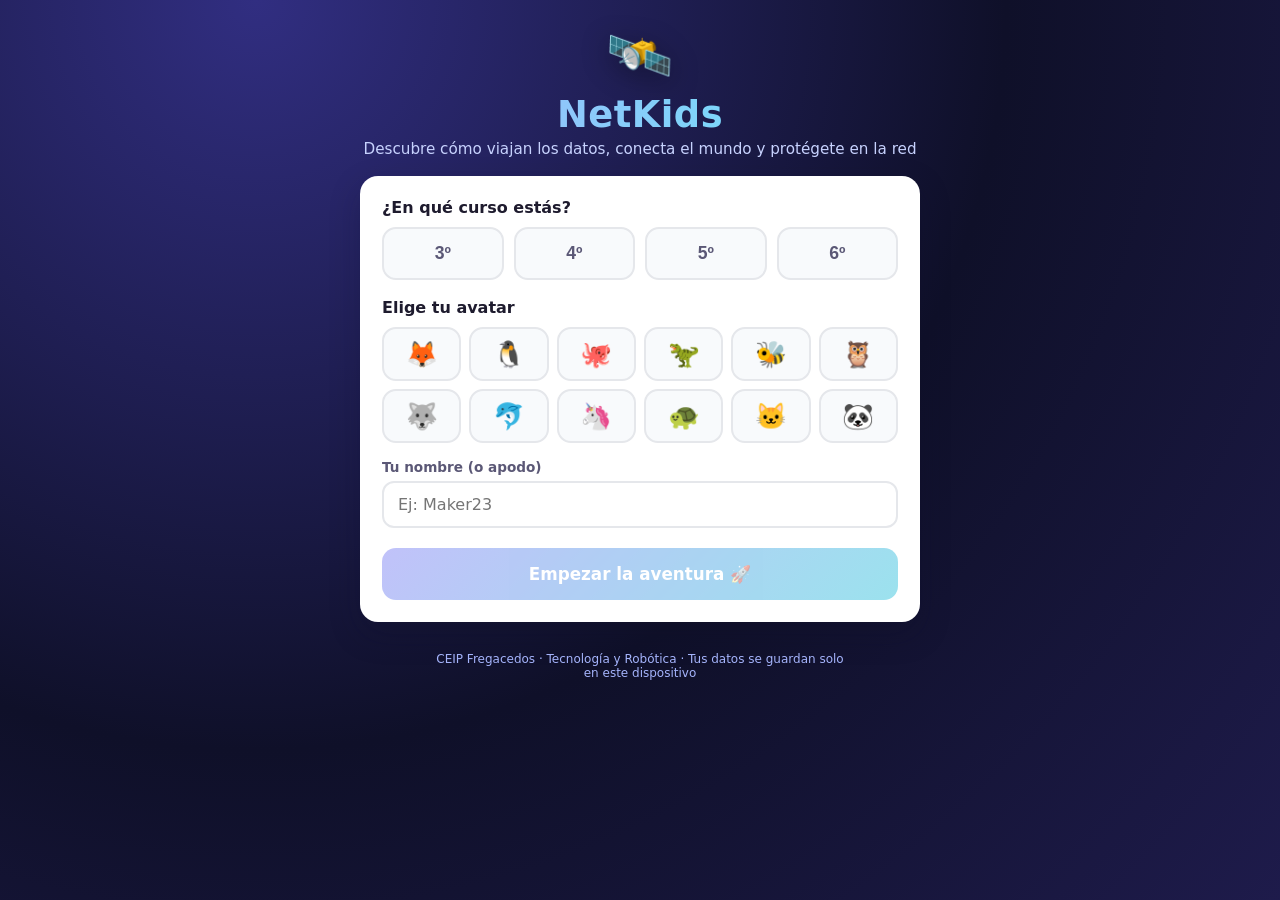
==== NetKids/index.html @ de3e2aca "Add files via upload" ====
<!DOCTYPE html>
<html lang="es">
<head>
<meta charset="UTF-8">
<meta name="viewport" content="width=device-width, initial-scale=1, viewport-fit=cover">
<title>NetKids — Alfabetización en Redes e IoT</title>
<meta name="theme-color" content="#3730a3">
<meta name="description" content="App educativa de alfabetización en redes e IoT para 3º-6º de Primaria. CEIP Fregacedos.">
<link rel="manifest" href="manifest.json">
<link rel="icon" href="icons/icon-192.png">
<link rel="apple-touch-icon" href="icons/icon-192.png">
<link rel="stylesheet" href="styles.css">
</head>
<body>

<div id="app">

  <!-- PANTALLA 0: INICIO -->
  <section id="screen-home" class="screen active">
    <div class="home-wrap">
      <div class="brand">
        <div class="brand-logo">🛰️</div>
        <h1>NetKids</h1>
        <p class="tagline">Descubre cómo viajan los datos, conecta el mundo y protégete en la red</p>
      </div>

      <div class="card home-card">
        <h2>¿En qué curso estás?</h2>
        <div class="course-grid" id="course-grid"></div>

        <h2>Elige tu avatar</h2>
        <div class="avatar-grid" id="avatar-grid"></div>

        <label class="name-field">
          Tu nombre (o apodo)
          <input type="text" id="player-name" maxlength="18" placeholder="Ej: Maker23">
        </label>

        <button class="btn btn-primary btn-big" id="btn-start" disabled>Empezar la aventura 🚀</button>
      </div>
      <p class="footnote">CEIP Fregacedos · Tecnología y Robótica · Tus datos se guardan solo en este dispositivo</p>
    </div>
  </section>

  <!-- PANTALLA 1: MAPA DE MISIONES -->
  <section id="screen-map" class="screen">
    <header class="topbar">
      <button class="icon-btn" id="btn-map-home" title="Inicio">🏠</button>
      <div class="profile-chip">
        <span id="map-avatar">🙂</span>
        <span id="map-name">—</span>
        <span class="chip-course" id="map-course">3º</span>
      </div>
      <button class="icon-btn" id="btn-map-sandbox" title="Sandbox libre">🧪</button>
    </header>

    <div class="progress-banner">
      <div class="progress-track"><div class="progress-fill" id="global-progress-fill"></div></div>
      <span id="global-progress-text">0% completado</span>
    </div>

    <div class="modules-grid" id="modules-grid"></div>
  </section>

  <!-- PANTALLA 2: LISTA DE MISIONES DE UN MÓDULO -->
  <section id="screen-missions" class="screen">
    <header class="topbar">
      <button class="icon-btn" id="btn-missions-back" title="Volver al mapa">⬅️</button>
      <h2 id="missions-title">Módulo</h2>
      <span></span>
    </header>
    <p class="module-desc" id="missions-desc"></p>
    <div class="mission-list" id="mission-list"></div>
  </section>

  <!-- PANTALLA 3: MISIÓN ACTIVA -->
  <section id="screen-mission" class="screen">
    <header class="topbar">
      <button class="icon-btn" id="btn-mission-exit" title="Salir">⬅️</button>
      <h2 id="mission-title">Misión</h2>
      <span></span>
    </header>
    <div id="mission-stage" class="mission-stage"></div>
  </section>

  <!-- PANTALLA 4: SANDBOX -->
  <section id="screen-sandbox" class="screen">
    <header class="topbar">
      <button class="icon-btn" id="btn-sandbox-back" title="Volver">⬅️</button>
      <h2>Sandbox libre 🧪</h2>
      <button class="icon-btn" id="btn-sandbox-save" title="Guardar diseño">💾</button>
    </header>
    <p class="module-desc">Arrastra dispositivos al lienzo, elige el cable correcto y conecta sus puertos como en un técnico de redes real. No hay reto fijo: explora libremente.</p>
    <div id="sandbox-toolbar" class="cable-toolbar"></div>
    <div class="sandbox-wrap">
      <div class="device-tray" id="device-tray"></div>
      <div class="sandbox-canvas-wrap">
        <svg id="sandbox-lines" class="sandbox-lines"></svg>
        <div id="sandbox-canvas" class="sandbox-canvas"></div>
      </div>
    </div>
    <div class="sandbox-actions">
      <input type="text" id="sandbox-design-name" placeholder="Nombre de tu red (ej: Mi casa)">
      <button class="btn btn-secondary" id="btn-sandbox-clear">Vaciar lienzo</button>
      <button class="btn btn-primary" id="btn-sandbox-savebtn">Guardar red</button>
    </div>
    <div id="sandbox-saved-list" class="saved-list"></div>
  </section>

  <!-- TOAST / FEEDBACK -->
  <div id="toast" class="toast"></div>

</div>

<script src="app.js"></script>
</body>
</html>
---- NetKids/styles.css ----
:root{
  --bg-1:#0f1029;
  --bg-2:#1e1b4b;
  --accent:#6366f1;
  --accent-2:#06b6d4;
  --accent-3:#f59e0b;
  --good:#22c55e;
  --bad:#ef4444;
  --card:#ffffff;
  --ink:#1e1b2e;
  --ink-soft:#5b5876;
  --radius:18px;
  --shadow:0 12px 30px rgba(15,16,41,.25);
  font-size:16px;
}
*{box-sizing:border-box;}
html,body{margin:0;padding:0;height:100%;}
body{
  font-family:"Segoe UI", "Trebuchet MS", system-ui, sans-serif;
  background:radial-gradient(circle at 20% 0%, #312e81 0%, var(--bg-1) 55%, var(--bg-2) 100%);
  color:var(--ink);
  min-height:100vh;
  -webkit-tap-highlight-color: transparent;
}
#app{min-height:100vh;}

.screen{display:none;min-height:100vh;padding:18px;animation:fade .25s ease;}
.screen.active{display:flex;flex-direction:column;}
@keyframes fade{from{opacity:0;transform:translateY(6px)}to{opacity:1;transform:none}}

/* ---------- HOME ---------- */
.home-wrap{max-width:560px;margin:0 auto;width:100%;display:flex;flex-direction:column;gap:18px;align-items:center;padding-top:6px;}
.brand{text-align:center;color:#fff;}
.brand-logo{font-size:54px;filter:drop-shadow(0 6px 14px rgba(0,0,0,.35));}
.brand h1{margin:6px 0 4px;font-size:2.3rem;letter-spacing:.5px;background:linear-gradient(90deg,#a5b4fc,#67e8f9);-webkit-background-clip:text;background-clip:text;color:transparent;}
.tagline{margin:0;color:#c7d2fe;font-size:.95rem;}

.card{background:var(--card);border-radius:var(--radius);box-shadow:var(--shadow);padding:22px;width:100%;}
.home-card h2{font-size:1rem;margin:0 0 10px;color:var(--ink);}
.home-card h2:not(:first-child){margin-top:18px;}

.course-grid{display:grid;grid-template-columns:repeat(4,1fr);gap:10px;}
.course-btn{
  border:2px solid #e5e7eb;background:#f8fafc;border-radius:14px;padding:14px 0;
  font-weight:700;font-size:1.1rem;cursor:pointer;transition:.15s;color:var(--ink-soft);
}
.course-btn:hover{border-color:var(--accent);}
.course-btn.selected{background:linear-gradient(135deg,var(--accent),var(--accent-2));color:#fff;border-color:transparent;box-shadow:0 6px 16px rgba(99,102,241,.35);}

.avatar-grid{display:grid;grid-template-columns:repeat(6,1fr);gap:8px;}
.avatar-btn{font-size:1.6rem;border:2px solid #e5e7eb;background:#f8fafc;border-radius:14px;padding:10px 0;cursor:pointer;transition:.15s;}
.avatar-btn:hover{border-color:var(--accent-2);}
.avatar-btn.selected{background:linear-gradient(135deg,#fde68a,#f59e0b);border-color:transparent;box-shadow:0 6px 16px rgba(245,158,11,.35);}

.name-field{display:flex;flex-direction:column;gap:6px;font-size:.85rem;color:var(--ink-soft);margin-top:16px;font-weight:600;}
.name-field input{
  font-family:inherit;font-size:1rem;padding:12px 14px;border-radius:12px;border:2px solid #e5e7eb;outline:none;
}
.name-field input:focus{border-color:var(--accent);}

.btn{border:none;border-radius:14px;font-weight:700;cursor:pointer;font-family:inherit;transition:.15s;}
.btn-primary{background:linear-gradient(135deg,var(--accent),var(--accent-2));color:#fff;box-shadow:0 8px 20px rgba(99,102,241,.35);}
.btn-primary:disabled{opacity:.4;cursor:not-allowed;box-shadow:none;}
.btn-primary:not(:disabled):hover{transform:translateY(-1px);}
.btn-secondary{background:#eef2ff;color:#3730a3;}
.btn-big{width:100%;padding:16px;font-size:1.05rem;margin-top:20px;}
.footnote{color:#a5b4fc;font-size:.75rem;text-align:center;max-width:420px;}

/* ---------- TOPBAR ---------- */
.topbar{display:flex;align-items:center;justify-content:space-between;color:#fff;margin-bottom:10px;gap:10px;}
.topbar h2{font-size:1.05rem;margin:0;flex:1;text-align:center;}
.icon-btn{background:rgba(255,255,255,.12);border:none;border-radius:12px;width:42px;height:42px;font-size:1.2rem;color:#fff;cursor:pointer;}
.icon-btn:hover{background:rgba(255,255,255,.22);}
.profile-chip{display:flex;align-items:center;gap:6px;background:rgba(255,255,255,.12);border-radius:20px;padding:6px 14px;font-weight:600;font-size:.85rem;}
.chip-course{background:rgba(255,255,255,.25);border-radius:10px;padding:2px 8px;font-size:.75rem;}

/* ---------- PROGRESS ---------- */
.progress-banner{display:flex;align-items:center;gap:10px;color:#e0e7ff;font-size:.8rem;margin-bottom:14px;}
.progress-track{flex:1;height:10px;background:rgba(255,255,255,.15);border-radius:8px;overflow:hidden;}
.progress-fill{height:100%;background:linear-gradient(90deg,var(--accent-2),var(--good));width:0%;transition:width .4s;}

/* ---------- MODULES ---------- */
.modules-grid{display:grid;grid-template-columns:repeat(auto-fit,minmax(260px,1fr));gap:16px;flex:1;}
.module-card{
  border-radius:var(--radius);padding:20px;color:#fff;cursor:pointer;position:relative;overflow:hidden;
  box-shadow:var(--shadow);transition:.18s;min-height:150px;display:flex;flex-direction:column;justify-content:space-between;
}
.module-card:hover{transform:translateY(-3px);}
.module-card .m-icon{font-size:2rem;}
.module-card h3{margin:8px 0 2px;font-size:1.1rem;}
.module-card p{margin:0;font-size:.82rem;opacity:.9;}
.module-card .m-progress{font-size:.75rem;background:rgba(0,0,0,.2);align-self:flex-start;border-radius:10px;padding:3px 10px;margin-top:10px;}
.mod-1{background:linear-gradient(135deg,#0ea5e9,#0369a1);}
.mod-2{background:linear-gradient(135deg,#f59e0b,#b45309);}
.mod-3{background:linear-gradient(135deg,#10b981,#047857);}
.mod-4{background:linear-gradient(135deg,#ef4444,#991b1b);}

/* ---------- MISSION LIST ---------- */
.module-desc{color:#dfe3ff;font-size:.88rem;margin:0 0 14px;}
.mission-list{display:flex;flex-direction:column;gap:10px;}
.mission-item{
  background:var(--card);border-radius:14px;padding:14px 16px;display:flex;align-items:center;gap:14px;cursor:pointer;box-shadow:0 6px 16px rgba(0,0,0,.15);
}
.mission-item.locked{opacity:.5;cursor:not-allowed;}
.mission-item .m-num{width:34px;height:34px;border-radius:50%;background:#eef2ff;color:#3730a3;display:flex;align-items:center;justify-content:center;font-weight:700;flex-shrink:0;}
.mission-item.done .m-num{background:var(--good);color:#fff;}
.mission-item .m-body{flex:1;}
.mission-item .m-body h4{margin:0 0 2px;font-size:.95rem;}
.mission-item .m-body p{margin:0;font-size:.78rem;color:var(--ink-soft);}
.mission-item .m-status{font-size:1.3rem;}

/* ---------- MISSION STAGE ---------- */
.mission-stage{flex:1;display:flex;flex-direction:column;gap:16px;}
.stage-card{background:var(--card);border-radius:var(--radius);padding:20px;box-shadow:var(--shadow);}
.stage-card h3{margin-top:0;}
.instructions{background:#eef2ff;color:#312e81;border-radius:12px;padding:12px 16px;font-size:.88rem;display:flex;gap:10px;align-items:flex-start;}
.instructions .bubble-icon{font-size:1.3rem;}

.device-row{display:flex;gap:14px;flex-wrap:wrap;justify-content:center;margin:10px 0;}
.device{
  background:#f8fafc;border:2px solid #e5e7eb;border-radius:16px;padding:14px;text-align:center;width:96px;cursor:grab;user-select:none;transition:.15s;
}
.device.dragging{opacity:.4;}
.device.connected{border-color:var(--good);background:#ecfdf5;}
.device .d-icon{font-size:2rem;}
.device .d-label{font-size:.72rem;margin-top:4px;color:var(--ink-soft);font-weight:600;}

.drop-zone{
  border:3px dashed #cbd5e1;border-radius:18px;min-height:120px;display:flex;align-items:center;justify-content:center;
  flex-direction:column;gap:6px;color:#94a3b8;font-size:.85rem;font-weight:600;transition:.15s;text-align:center;padding:10px;
}
.drop-zone.over{border-color:var(--accent);background:#eef2ff;color:var(--accent);}
.drop-zone.filled{border-style:solid;border-color:var(--good);background:#ecfdf5;color:#047857;}
.zones-row{display:grid;grid-template-columns:repeat(auto-fit,minmax(150px,1fr));gap:14px;}

.choice-grid{display:grid;grid-template-columns:repeat(auto-fit,minmax(200px,1fr));gap:12px;}
.choice-btn{
  background:#f8fafc;border:2px solid #e5e7eb;border-radius:14px;padding:14px;font-family:inherit;font-size:.92rem;
  cursor:pointer;text-align:left;font-weight:600;color:var(--ink);transition:.15s;
}
.choice-btn:hover{border-color:var(--accent);}
.choice-btn.correct{background:#ecfdf5;border-color:var(--good);}
.choice-btn.wrong{background:#fef2f2;border-color:var(--bad);}

.feedback-box{border-radius:12px;padding:14px 16px;font-size:.88rem;display:none;gap:10px;align-items:flex-start;}
.feedback-box.show{display:flex;}
.feedback-box.ok{background:#ecfdf5;color:#047857;}
.feedback-box.fail{background:#fff7ed;color:#9a3412;}

.career-callout{
  background:linear-gradient(135deg,#312e81,#1e1b4b);color:#e0e7ff;border-radius:14px;padding:14px 16px;font-size:.84rem;
  display:flex;gap:10px;align-items:flex-start;
}

/* packet animation */
.packet-track{position:relative;height:90px;background:#0f172a;border-radius:14px;overflow:hidden;margin:10px 0;}
.packet-node{position:absolute;top:50%;transform:translateY(-50%);font-size:1.7rem;}
.packet-line{position:absolute;top:50%;height:3px;background:#475569;left:0;right:0;}
.packet-dot{position:absolute;top:50%;width:16px;height:16px;border-radius:50%;background:var(--accent-3);transform:translate(-50%,-50%);box-shadow:0 0 10px var(--accent-3);transition:left 1s linear;}

.cipher-box{display:flex;gap:10px;flex-wrap:wrap;align-items:center;justify-content:center;font-family:monospace;font-size:1.3rem;letter-spacing:2px;background:#0f172a;color:#67e8f9;border-radius:12px;padding:16px;}

.mission-controls{display:flex;gap:10px;justify-content:flex-end;}

/* ---------- SANDBOX ---------- */
.sandbox-wrap{display:flex;gap:12px;flex:1;flex-wrap:wrap;}
.device-tray{display:flex;flex-direction:row;flex-wrap:wrap;gap:10px;background:rgba(255,255,255,.08);border-radius:16px;padding:12px;align-content:flex-start;max-width:100%;}
.sandbox-canvas-wrap{position:relative;flex:1;min-width:280px;min-height:340px;background:#0f172a;border-radius:18px;overflow:hidden;}
.sandbox-canvas{position:absolute;inset:0;}
.sandbox-lines{position:absolute;inset:0;pointer-events:none;width:100%;height:100%;}
.sb-device{
  position:absolute;width:64px;text-align:center;cursor:grab;user-select:none;color:#fff;font-size:.65rem;font-weight:700;
}
.sb-device .d-icon{font-size:1.9rem;display:block;}
.sb-device.linking{outline:3px solid var(--accent-3);border-radius:12px;}
.tray-device{background:rgba(255,255,255,.12);border-radius:12px;padding:8px 10px;text-align:center;color:#fff;font-size:.7rem;cursor:grab;width:64px;}
.tray-device .d-icon{font-size:1.6rem;display:block;}

.sandbox-actions{display:flex;gap:10px;margin-top:14px;flex-wrap:wrap;}
.sandbox-actions input{flex:1;min-width:160px;border-radius:12px;border:none;padding:12px 14px;font-family:inherit;}
.saved-list{margin-top:14px;display:flex;flex-direction:column;gap:8px;}
.saved-item{background:rgba(255,255,255,.1);color:#fff;border-radius:12px;padding:10px 14px;font-size:.85rem;display:flex;justify-content:space-between;}

/* ---------- TOAST ---------- */
.toast{
  position:fixed;bottom:24px;left:50%;transform:translateX(-50%) translateY(20px);background:#1e1b2e;color:#fff;
  padding:12px 22px;border-radius:14px;font-size:.9rem;font-weight:600;box-shadow:0 10px 30px rgba(0,0,0,.4);
  opacity:0;pointer-events:none;transition:.25s;z-index:999;
}
.toast.show{opacity:1;transform:translateX(-50%) translateY(0);}

/* ---------- TOPOLOGY ENGINE (estilo Packet Tracer) ---------- */
.cable-toolbar{display:flex;gap:10px;flex-wrap:wrap;background:#1e293b;border-radius:14px;padding:12px;margin-bottom:10px;box-shadow:0 4px 12px rgba(0,0,0,.18);}
.cable-tool{
  display:flex;align-items:center;gap:8px;border:2px solid transparent;background:rgba(255,255,255,.1);color:#fff;
  border-radius:12px;padding:10px 14px;font-size:.85rem;font-weight:700;cursor:pointer;transition:.15s;font-family:inherit;
}
.cable-tool .tool-plug{width:30px;height:26px;pointer-events:none;flex-shrink:0;background:#0b1220;}
.cable-tool:hover{background:rgba(255,255,255,.2);}
.cable-tool.active{border-color:#fff;background:rgba(255,255,255,.28);box-shadow:0 0 0 3px rgba(255,255,255,.15);}
.cable-tool.disabled{opacity:.35;cursor:not-allowed;}

/* leyenda permanente: qué pinta tiene cada conexión (fondo solido para que el texto claro se lea bien) */
.cable-legend{background:#1e293b;border-radius:14px;padding:12px 14px;margin-bottom:14px;display:flex;flex-direction:column;gap:8px;box-shadow:0 4px 12px rgba(0,0,0,.18);}
.legend-title{color:#fff;font-weight:700;font-size:.82rem;}
.legend-row{display:flex;align-items:center;gap:12px;padding:6px;border-radius:10px;transition:.15s;}
.legend-row.active{background:rgba(255,255,255,.16);}
.legend-row .tool-plug{width:38px;height:32px;pointer-events:none;flex-shrink:0;background:#0b1220;}
.legend-text{color:#f1f5f9;font-size:.76rem;line-height:1.4;}
.legend-text b{color:#fff;}

.port-list{display:flex;gap:6px;flex-wrap:wrap;justify-content:center;margin-top:6px;}
.port-dot{
  width:30px;height:26px;border-radius:6px;display:flex;align-items:center;justify-content:center;padding:2px;
  background:#0b1220;border:2px solid #475569;cursor:pointer;transition:.15s;color:#cbd5e1;position:relative;
}
.port-dot svg{width:100%;height:100%;display:block;}
.port-dot:hover{border-color:#fff;transform:scale(1.08);}
.port-dot.used{border-color:var(--good)!important;box-shadow:0 0 0 2px rgba(34,197,94,.5);}
.port-dot.pending{border-color:var(--accent-3)!important;box-shadow:0 0 0 3px rgba(245,158,11,.35);}
.port-dot.inactive{opacity:.3;}
.port-dot.flash-bad{animation:flashBad .5s;}
@keyframes flashBad{0%,100%{border-color:#475569;}50%{border-color:var(--bad);background:#7f1d1d;}}
.port-tooltip{position:absolute;bottom:115%;left:50%;transform:translateX(-50%);background:#0f172a;color:#fff;
  font-size:.62rem;padding:2px 6px;border-radius:6px;white-space:nowrap;opacity:0;pointer-events:none;transition:.15s;z-index:5;}
.port-dot:hover .port-tooltip{opacity:1;}

/* dispositivo de misión (fijo, con puertos) */
.topo-board{display:flex;gap:28px;flex-wrap:wrap;justify-content:center;align-items:flex-end;margin:14px 0;position:relative;min-height:170px;}
.topo-device{display:flex;flex-direction:column;align-items:center;gap:6px;width:132px;}
.topo-device .d-icon-big{font-size:2.4rem;}
.topo-device .d-name{font-size:.78rem;font-weight:700;color:var(--ink);text-align:center;}

/* panel trasero realista (estilo Packet Tracer) */
.device-back-panel{
  position:relative;width:100%;background:linear-gradient(160deg,#334155,#0f172a);
  border-radius:10px;padding:16px 10px 12px;color:#e2e8f0;text-align:center;
  box-shadow:inset 0 0 0 2px rgba(255,255,255,.06), 0 6px 14px rgba(0,0,0,.35);
}
.device-back-panel::before{
  content:"";position:absolute;left:12px;right:12px;top:5px;height:4px;border-radius:2px;
  background:repeating-linear-gradient(90deg, rgba(255,255,255,.18) 0 3px, transparent 3px 7px);
}
.device-back-panel .d-icon-big{font-size:2.1rem;filter:drop-shadow(0 2px 4px rgba(0,0,0,.4));}
.device-back-panel .d-name{font-size:.74rem;font-weight:700;margin-top:2px;color:#e2e8f0;}
.device-back-panel .port-list{margin-top:10px;padding-top:8px;border-top:1px dashed rgba(255,255,255,.15);}
.device-back-panel .zoom-btn{
  position:absolute;top:6px;right:6px;background:rgba(255,255,255,.15);border:none;border-radius:8px;
  width:24px;height:24px;font-size:.75rem;color:#fff;cursor:pointer;
}
.device-back-panel .zoom-btn:hover{background:rgba(255,255,255,.3);}
.device-back-panel.big{padding:18px 18px 22px;}
.device-back-panel.big .d-name{font-size:1rem;margin-top:2px;}
.back-badge{
  width:40px;height:40px;border-radius:50%;background:rgba(255,255,255,.08);display:flex;align-items:center;
  justify-content:center;font-size:1.3rem;margin:0 auto 6px;filter:grayscale(.4) opacity(.85);
}
.back-label{font-size:.68rem;color:#94a3b8;font-weight:700;letter-spacing:.3px;margin-top:2px;}

/* puertos con etiqueta visible (vista ampliada / Cisco-style) */
.port-list.with-labels{gap:16px;margin-top:14px;}
.port-item{display:flex;flex-direction:column;align-items:center;gap:5px;}
.port-item .port-tooltip{display:none;}
.port-caption{font-size:.64rem;color:#cbd5e1;text-align:center;max-width:78px;font-weight:600;}

/* pantalla de selección de tipo de conexión (dispositivos multiconexión) */
.conn-screen{display:flex;gap:4px;justify-content:center;margin-top:6px;flex-wrap:wrap;}
.conn-toggle{
  background:#1e293b;color:#cbd5e1;border:1px solid #334155;border-radius:8px;
  font-size:.6rem;font-weight:700;padding:4px 6px;cursor:pointer;font-family:inherit;
}
.conn-toggle:hover{border-color:#94a3b8;}
.conn-toggle.active{background:var(--accent);color:#fff;border-color:var(--accent);}

/* modal "vista trasera" ampliada */
.device-modal-overlay{
  position:fixed;inset:0;background:rgba(15,16,41,.78);display:flex;align-items:center;justify-content:center;
  z-index:1200;padding:20px;
}
.device-modal{
  background:#0f172a;border-radius:18px;padding:20px;max-width:360px;width:100%;position:relative;
  box-shadow:0 20px 50px rgba(0,0,0,.5);
}
.device-modal .modal-close{
  position:absolute;top:10px;right:10px;background:rgba(255,255,255,.12);border:none;border-radius:8px;
  width:28px;height:28px;color:#fff;font-size:.9rem;cursor:pointer;
}
.device-modal .modal-close:hover{background:rgba(255,255,255,.25);}
.device-modal .conn-screen{margin-top:10px;}

/* puertos "reales": el dibujo del conector (RJ45/USB/HDMI con su forma exacta, logos oficiales de WiFi/Bluetooth)
   ahora lo aporta el SVG; aquí solo se da tamaño y un marco tipo carcasa, igual que el recorte real del panel. */
.port-list.with-labels .port-dot{
  width:56px;height:48px;border:2px solid #475569;border-radius:8px;background:#0b1220;cursor:pointer;padding:4px;
}
.port-list.with-labels .port-dot[data-type="wifi"],
.port-list.with-labels .port-dot[data-type="bluetooth"]{
  border-radius:50%;width:48px;height:48px;background:#0f172a;
}
.port-list.with-labels .port-dot.used{box-shadow:0 0 0 3px var(--good);}
.port-list.with-labels .port-dot.pending{box-shadow:0 0 0 3px var(--accent-3);}

/* en la vista mini, WiFi/Bluetooth tambien redondos para diferenciarlos de los puertos con cable */
.port-dot[data-type="wifi"],
.port-dot[data-type="bluetooth"]{border-radius:50%;width:28px;height:28px;}
.topo-objective{background:#eef2ff;color:#312e81;border-radius:12px;padding:10px 14px;font-size:.82rem;margin-bottom:8px;display:flex;gap:8px;align-items:center;}
.topo-objective.done{background:#ecfdf5;color:#047857;}
.topo-objective .ob-status{font-size:1rem;}
.topo-objectives{display:flex;flex-direction:column;gap:8px;margin-top:14px;}
.topo-svg{position:absolute;inset:0;pointer-events:none;width:100%;height:100%;overflow:visible;}
.topo-board-wrap{position:relative;}

/* sandbox: puertos sobre cada dispositivo libre */
.sb-device .port-list{margin-top:2px;}
.sb-device .port-dot{width:20px;height:20px;font-size:.65rem;}

@media (max-width:480px){
  .course-grid{grid-template-columns:repeat(4,1fr);}
  .avatar-grid{grid-template-columns:repeat(5,1fr);}
}
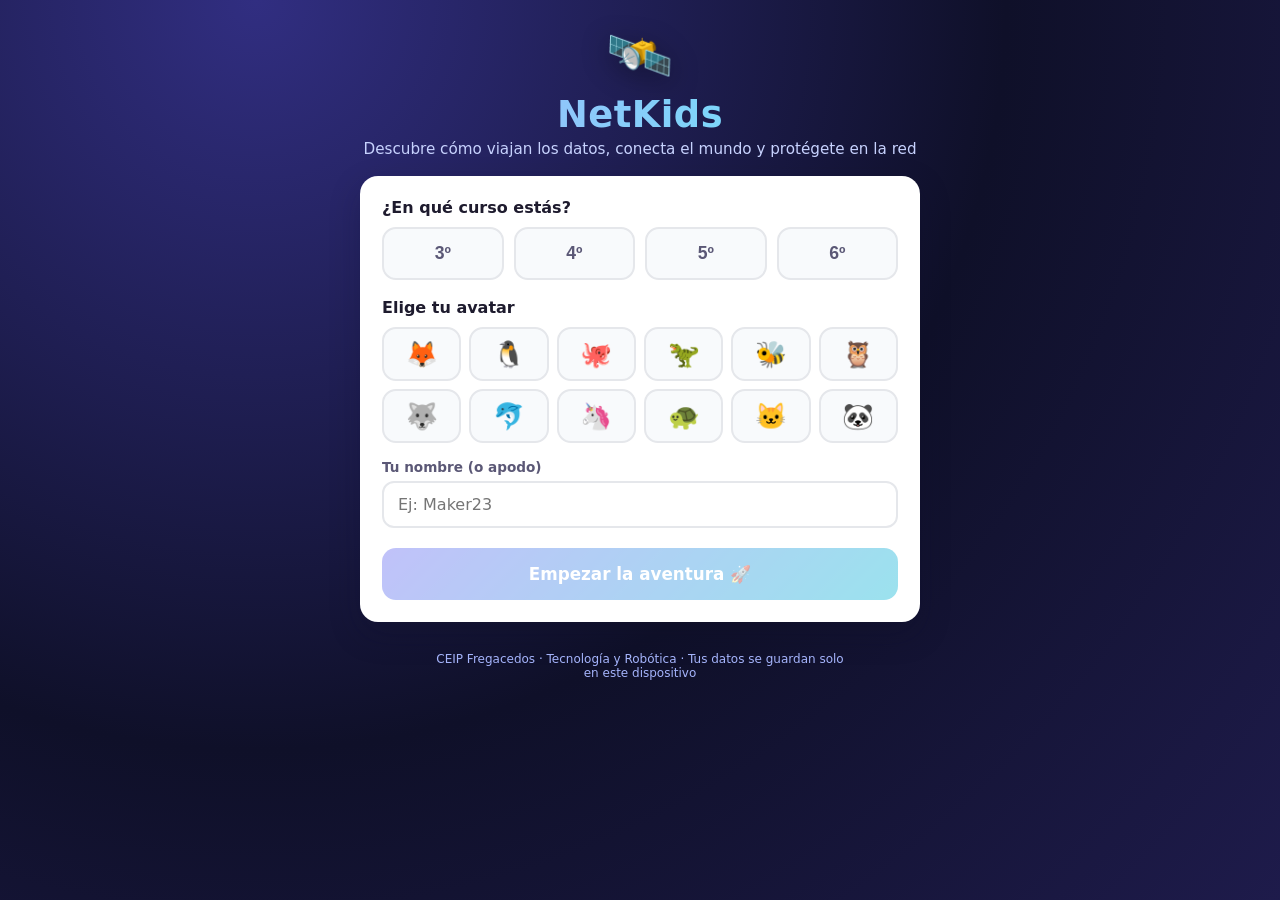
==== commit 7562a0ed: "Actualizar simulador estilo Packet Tracer" ====
--- a/NetKids/index.html
+++ b/NetKids/index.html
@@ -83,28 +83,44 @@
     <div id="mission-stage" class="mission-stage"></div>
   </section>
 
-  <!-- PANTALLA 4: SANDBOX -->
-  <section id="screen-sandbox" class="screen">
-    <header class="topbar">
+  <!-- PANTALLA 4: SANDBOX (Simulador de redes estilo Cisco Packet Tracer) -->
+  <section id="screen-sandbox" class="screen pt-screen">
+    <div class="pt-menubar">
       <button class="icon-btn" id="btn-sandbox-back" title="Volver">⬅️</button>
-      <h2>Sandbox libre 🧪</h2>
-      <button class="icon-btn" id="btn-sandbox-save" title="Guardar diseño">💾</button>
-    </header>
-    <p class="module-desc">Arrastra dispositivos al lienzo, elige el cable correcto y conecta sus puertos como en un técnico de redes real. No hay reto fijo: explora libremente.</p>
-    <div id="sandbox-toolbar" class="cable-toolbar"></div>
-    <div class="sandbox-wrap">
-      <div class="device-tray" id="device-tray"></div>
-      <div class="sandbox-canvas-wrap">
-        <svg id="sandbox-lines" class="sandbox-lines"></svg>
-        <div id="sandbox-canvas" class="sandbox-canvas"></div>
+      <span class="pt-title">🛰️ NetKids · Simulador de Redes</span>
+      <span class="pt-tabs"><span class="pt-tab active">Lógico</span></span>
+      <span class="pt-spacer"></span>
+      <input type="text" id="sandbox-design-name" placeholder="Nombre de tu red (ej: Mi casa)">
+      <button class="pt-btn pt-btn-primary" id="btn-sandbox-savebtn">💾 Guardar red</button>
+      <button class="pt-btn" id="btn-sandbox-clear">🗑️ Vaciar</button>
+      <button class="icon-btn" id="btn-sandbox-save" hidden aria-hidden="true"></button>
+    </div>
+
+    <div class="pt-body">
+      <div class="pt-workspace">
+        <div class="sandbox-canvas-wrap pt-canvas-wrap">
+          <div id="sandbox-canvas" class="sandbox-canvas"></div>
+          <svg id="sandbox-lines" class="sandbox-lines"></svg>
+          <div class="pt-hint">Arrastra dispositivos desde abajo ⬇️ · pestaña 🔌 para elegir cable · une dos puertos</div>
+        </div>
+        <div class="pt-tools" id="pt-tools">
+          <button class="pt-tool active" data-mode="select" title="Seleccionar y mover">🖐️</button>
+          <button class="pt-tool" data-mode="delete" title="Borrar (toca un aparato o un cable)">❌</button>
+        </div>
+      </div>
+      <div class="pt-saved-panel">
+        <div class="pt-saved-title">📁 Mis redes guardadas</div>
+        <div id="sandbox-saved-list" class="saved-list"></div>
       </div>
     </div>
-    <div class="sandbox-actions">
-      <input type="text" id="sandbox-design-name" placeholder="Nombre de tu red (ej: Mi casa)">
-      <button class="btn btn-secondary" id="btn-sandbox-clear">Vaciar lienzo</button>
-      <button class="btn btn-primary" id="btn-sandbox-savebtn">Guardar red</button>
+
+    <div class="pt-devicebar">
+      <div class="pt-cats" id="pt-cats"></div>
+      <div class="pt-models"><div class="device-tray" id="device-tray"></div></div>
     </div>
-    <div id="sandbox-saved-list" class="saved-list"></div>
+
+    <div id="sandbox-toolbar" hidden></div>
+    <div id="sandbox-legend" hidden></div>
   </section>
 
   <!-- TOAST / FEEDBACK -->
--- a/NetKids/styles.css
+++ b/NetKids/styles.css
@@ -318,3 +318,86 @@
   .course-grid{grid-template-columns:repeat(4,1fr);}
   .avatar-grid{grid-template-columns:repeat(5,1fr);}
 }
+
+/* ============================================================
+   SIMULADOR DE RED — estética Cisco Packet Tracer (solo sandbox)
+   ============================================================ */
+.pt-screen{padding:10px;gap:8px;background:#cdd6e4;}
+.pt-screen.active{display:flex;flex-direction:column;}
+
+/* barra de menú superior */
+.pt-menubar{display:flex;align-items:center;gap:8px;background:linear-gradient(#26456f,#1f3050);
+  border-radius:10px 10px 0 0;padding:8px 10px;color:#fff;flex-wrap:wrap;}
+.pt-menubar .icon-btn{width:38px;height:38px;background:rgba(255,255,255,.14);}
+.pt-title{font-weight:700;font-size:.92rem;white-space:nowrap;}
+.pt-tabs{display:flex;align-items:flex-end;}
+.pt-tab{background:#2d4670;color:#cfe0ff;border-radius:6px 6px 0 0;padding:5px 14px;font-size:.76rem;font-weight:700;}
+.pt-tab.active{background:#f4f7fb;color:#1f3050;}
+.pt-spacer{flex:1;}
+.pt-menubar input{border:none;border-radius:8px;padding:8px 10px;font-family:inherit;font-size:.82rem;min-width:140px;color:#1e293b;}
+.pt-btn{background:#2d4670;color:#fff;border:none;border-radius:8px;padding:9px 13px;font-weight:700;font-size:.8rem;cursor:pointer;font-family:inherit;transition:.15s;}
+.pt-btn:hover{background:#365a9c;}
+.pt-btn-primary{background:#2563eb;}
+.pt-btn-primary:hover{background:#1d4ed8;}
+
+/* cuerpo: lienzo + panel de guardadas */
+.pt-body{display:flex;gap:10px;flex:1;min-height:0;flex-wrap:wrap;}
+.pt-workspace{position:relative;flex:1;display:flex;min-width:260px;min-height:380px;}
+.pt-canvas-wrap{flex:1;background:#f4f7fb;
+  background-image:linear-gradient(#dde6f2 1px,transparent 1px),linear-gradient(90deg,#dde6f2 1px,transparent 1px);
+  background-size:26px 26px;border:1px solid #aebccf;border-radius:6px;overflow:hidden;position:relative;min-height:380px;}
+.pt-canvas-wrap.del{cursor:crosshair;}
+.pt-canvas-wrap .sandbox-lines{pointer-events:auto;}
+.pt-hint{position:absolute;left:50%;bottom:8px;transform:translateX(-50%);background:rgba(31,48,80,.85);color:#fff;
+  font-size:.72rem;padding:5px 12px;border-radius:20px;pointer-events:none;white-space:nowrap;max-width:94%;overflow:hidden;text-overflow:ellipsis;}
+
+/* herramientas laterales (seleccionar / borrar) */
+.pt-tools{position:absolute;top:8px;right:8px;display:flex;flex-direction:column;gap:6px;background:#1f3050;
+  border-radius:10px;padding:6px;z-index:6;box-shadow:0 4px 12px rgba(0,0,0,.3);}
+.pt-tool{width:40px;height:40px;border:none;border-radius:8px;background:#2d4670;color:#fff;font-size:1.15rem;cursor:pointer;transition:.15s;}
+.pt-tool:hover{background:#365a9c;}
+.pt-tool.active{background:#2563eb;box-shadow:0 0 0 2px rgba(255,255,255,.35);}
+
+/* panel de redes guardadas */
+.pt-saved-panel{width:200px;background:#1f3050;border-radius:8px;padding:12px;color:#fff;display:flex;flex-direction:column;gap:8px;}
+.pt-saved-title{font-weight:700;font-size:.82rem;}
+.pt-saved-panel .saved-list{margin-top:0;}
+.pt-saved-panel .saved-item{background:rgba(255,255,255,.1);border-radius:10px;padding:8px 10px;font-size:.74rem;flex-direction:column;gap:2px;align-items:flex-start;}
+.saved-empty{color:#a9bbd8;font-size:.74rem;}
+
+/* barra inferior de dispositivos */
+.pt-devicebar{background:#e8edf5;border:1px solid #c4cedd;border-radius:0 0 10px 10px;}
+.pt-cats{display:flex;gap:6px;padding:7px 8px;border-bottom:1px solid #d4dcea;flex-wrap:wrap;}
+.pt-cat{display:flex;align-items:center;gap:6px;border:1px solid transparent;background:transparent;border-radius:8px;
+  padding:7px 13px;font-weight:700;font-size:.8rem;color:#475569;cursor:pointer;font-family:inherit;transition:.15s;}
+.pt-cat:hover{background:#dbe3ef;}
+.pt-cat.active{background:#fff;border-color:#9db5d8;color:#1d4ed8;box-shadow:0 1px 3px rgba(0,0,0,.12);}
+.pt-models{padding:8px;min-height:78px;}
+.pt-models .device-tray{background:transparent;padding:0;flex-direction:row;gap:8px;max-width:100%;}
+
+/* modelos de dispositivo en la bandeja inferior */
+.pt-models .tray-device{background:#fff;color:#1e293b;border:1px solid #c4cedd;border-radius:10px;width:78px;
+  padding:6px 4px;display:flex;flex-direction:column;align-items:center;gap:3px;font-weight:600;font-size:.66rem;text-align:center;transition:.15s;cursor:grab;}
+.pt-models .tray-device:hover{border-color:#2563eb;box-shadow:0 3px 8px rgba(37,99,235,.2);transform:translateY(-2px);}
+.tray-glyph svg{width:38px;height:38px;display:block;}
+.tray-label{line-height:1.1;}
+
+/* cables dentro de la pestaña Conexiones */
+.pt-models .cable-tool{background:#fff;color:#1e293b;border:1px solid #c4cedd;}
+.pt-models .cable-tool:hover{background:#eef3fb;}
+.pt-models .cable-tool.active{background:#dbeafe;border-color:#2563eb;color:#1d4ed8;box-shadow:0 0 0 2px rgba(37,99,235,.25);}
+.pt-models .cable-tool .tool-plug{background:#0b1220;}
+
+/* dispositivos colocados en el lienzo */
+.pt-canvas-wrap .sb-device{width:auto;color:#1e293b;}
+.sb-device .sb-body{display:flex;flex-direction:column;align-items:center;gap:1px;cursor:grab;}
+.sb-glyph svg{width:48px;height:48px;display:block;filter:drop-shadow(0 2px 3px rgba(0,0,0,.25));}
+.sb-name{font-size:.66rem;font-weight:700;color:#1e293b;background:rgba(255,255,255,.7);border-radius:4px;padding:0 4px;white-space:nowrap;}
+.sandbox-canvas.delete-mode .sb-device .sb-body{cursor:pointer;}
+.sandbox-canvas.delete-mode .sb-device:hover .sb-glyph svg{filter:drop-shadow(0 0 5px #ef4444);}
+.pt-canvas-wrap .sb-device .port-dot{background:#0b1220;}
+
+@media (max-width:720px){
+  .pt-saved-panel{width:100%;}
+  .pt-title{font-size:.8rem;}
+}
